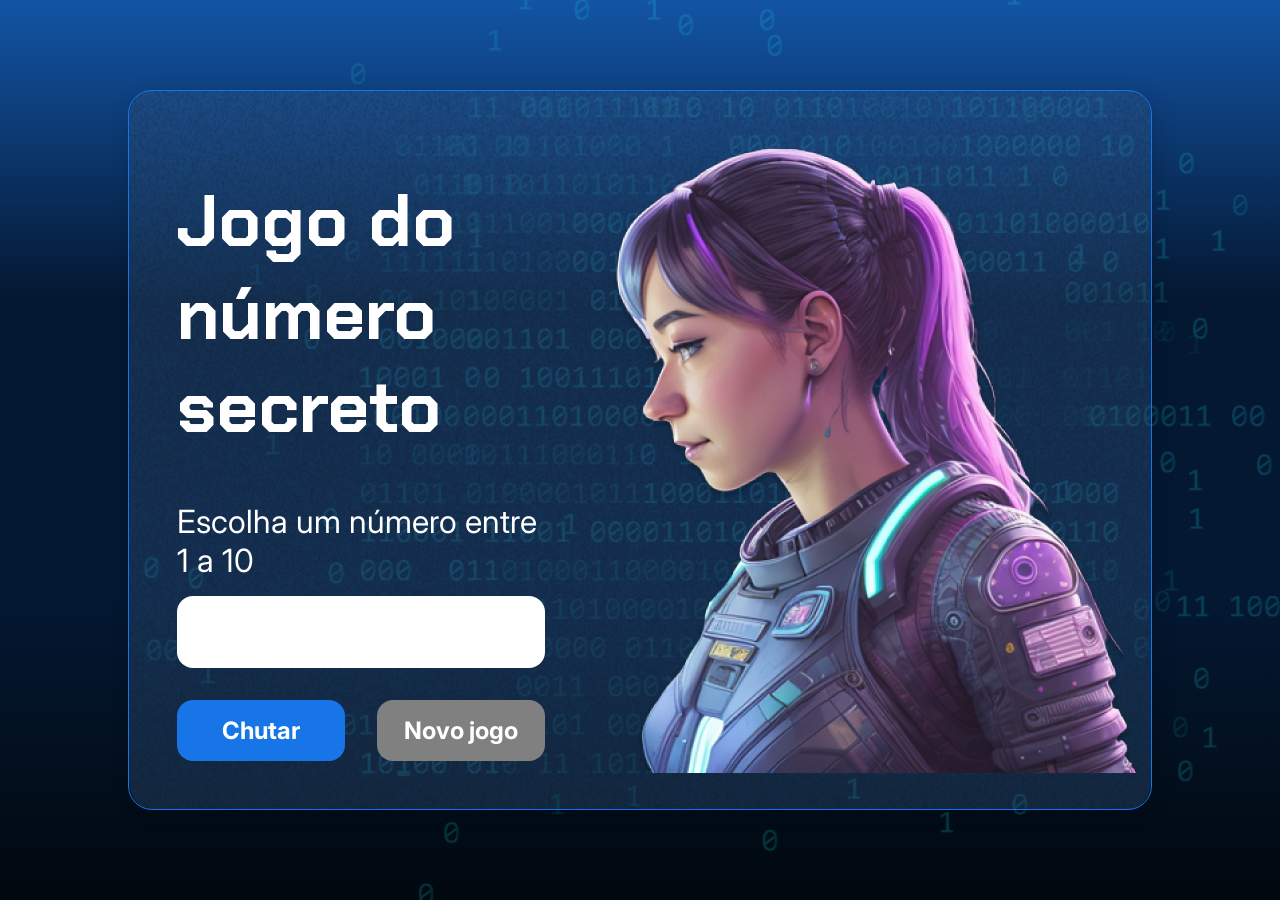
==== 3386-git-github-projeto_inicial/3386-git-github-projeto_inicial/index.html @ a2981925 "alura programação" ====
<!DOCTYPE html>
<html lang="pt-br">

<head>
    <meta charset="UTF-8">
    <meta name="viewport" content="width=device-width, initial-scale=1.0">
    <script src="https://code.responsivevoice.org/responsivevoice.js"></script>
    <link rel="preconnect" href="https://fonts.googleapis.com">
    <link rel="preconnect" href="https://fonts.gstatic.com" crossorigin>
    <link href="https://fonts.googleapis.com/css2?family=Chakra+Petch:wght@700&family=Inter:wght@400;700&display=swap"
        rel="stylesheet">
    <link rel="stylesheet" href="style.css">
    <title>JS Game</title>
</head>

<body>

    <div class="container">
        <div class="container__conteudo">
            <div class="container__informacoes">
                <div class="container__texto">
                    <h1>Adivinhe o <span class="container__texto-azul">numero secreto</span></h1>
                    <p class="texto__paragrafo">Escolha um número entre 1 a 10</p>
                </div>
                <input type="number" min="1" max="10" class="container__input">
                <div class="chute container__botoes">
                    <button onclick="verificarChute()" class="container__botao">Chutar</button>
                    <button onclick="reiniciarJogo()" id="reiniciar" class="container__botao" disabled>Novo jogo</button>
                </div>
            </div>
            <img src="./img/ia.png" alt="Uma pessoa olhando para a esquerda" class="container__imagem-pessoa" />
        </div>
    </div>




    <script src="app.js" defer></script>
</body>

</html>
---- 3386-git-github-projeto_inicial/3386-git-github-projeto_inicial/style.css ----
* {
    box-sizing: border-box;
    margin: 0;
    padding: 0;
    color: white;
}

body {
    background: linear-gradient(#1354A5 0%, #041832 33.33%, #041832 66.67%, #01080E 100%);
    height: 100vh;
    display: flex;
    align-items: center;
    justify-content: center;
}


body::before {
    background-image: url("img/code.png");
    background-repeat: no-repeat;
    background-position: right;
    content: "";
    display: block;
    position: absolute;
    width: 100%;
    height: 100%;
    opacity: 0.4;
}

.container {
    width: 80%;
    height: 80%;
    display: flex;
    align-items: center;
    justify-content: space-between;
    border-radius: 24px;
    border: 1px solid #1875E8;
    box-shadow: 4px 4px 20px 0px rgba(1, 8, 14, 0.15);
    background-image: url("img/Ruido.png");
    background-size: 100% 100%;
    position: relative;
}


.container__conteudo {
    display: flex;
    align-items: center;
    position: absolute;
    bottom: 0;
}

.container__informacoes {
    flex: 1;
    padding: 3rem;
}

.container__botao {
    border-radius: 16px;
    background: #1875E8;
    padding: 16px 24px;
    width: 100%;
    font-size: 24px;
    font-weight: 700;
    border: none;
    margin-top: 2rem;
}

.container__texto {
    margin: 16px 0 16px 0;
}

.container__texto-azul {
    color: #1875E8;
}

.container__input {
    width: 100%;
    height: 72px;
    border-radius: 16px;
    background-color: #FFF;
    border: none;
    color: #1875E8;
    padding: 2rem;
    font-size: 24px;
    font-weight: 700;
    font-family: 'Inter', sans-serif;
}

.container__botoes {
    display: flex;
    gap: 2em;
}

h1 {
    font-family: 'Chakra Petch', sans-serif;
    font-size: 72px;
    padding-bottom: 3rem;
}

p,
button {
    font-family: 'Inter', sans-serif;
}

.texto__paragrafo {
    font-size: 32px;
    font-weight: 400;
}

button:disabled {
    background-color: gray;
}

@media screen and (max-width: 1250px) {

    h1 {
        font-size: 50px;
    }

    .container__botao {
        font-size: 16px;
    }


    .texto__paragrafo {
        font-size: 24px;
    }

    .container__imagem-pessoa {
        display: none;
    }

    .container__conteudo {
        display: block;
        position: inherit;
    }

    .container__informacoes {
        padding: 1rem
    }
}
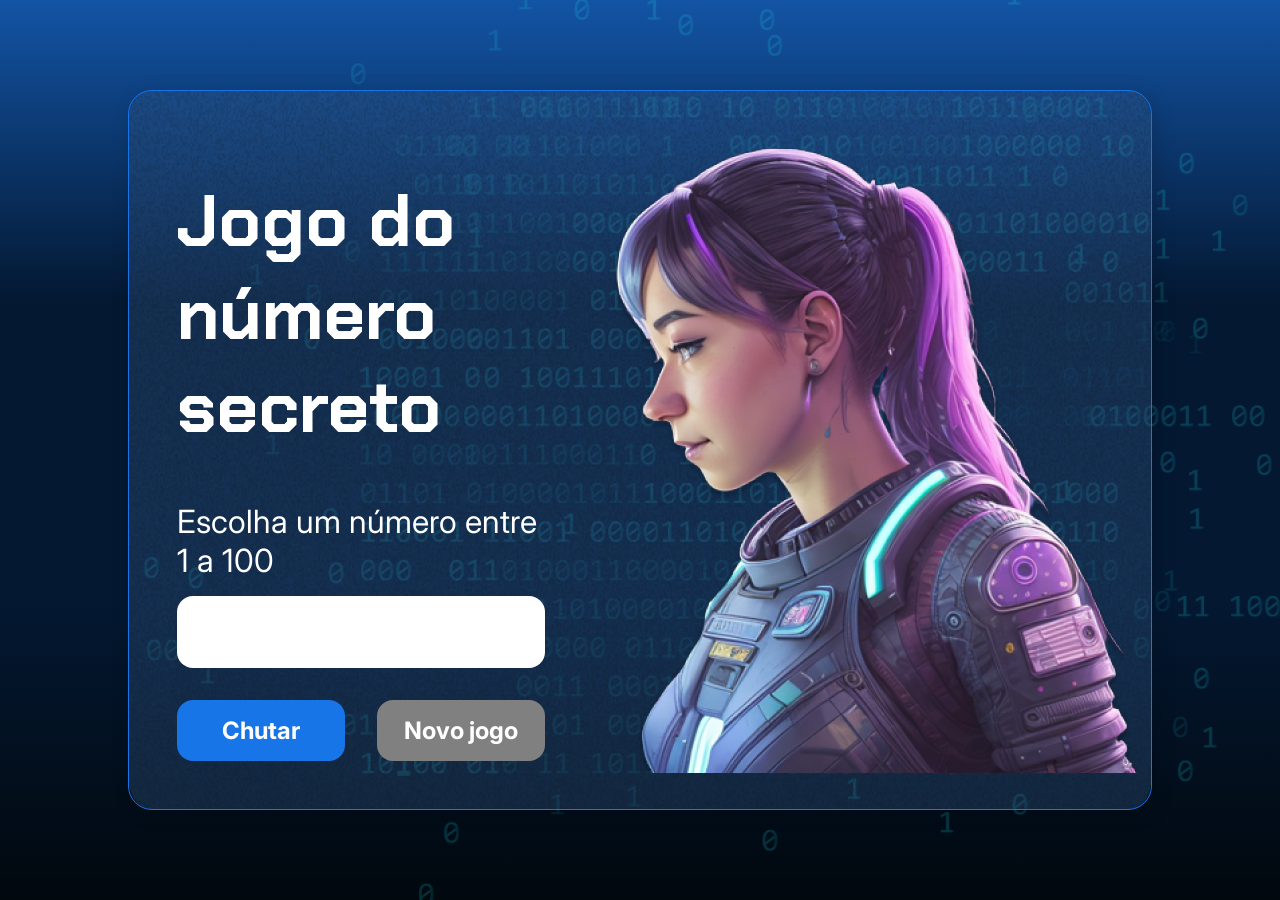
==== commit 0c8d07af: "alterando limite para 100" ====
--- a/3386-git-github-projeto_inicial/3386-git-github-projeto_inicial/index.html
+++ b/3386-git-github-projeto_inicial/3386-git-github-projeto_inicial/index.html
@@ -20,7 +20,7 @@
             <div class="container__informacoes">
                 <div class="container__texto">
                     <h1>Adivinhe o <span class="container__texto-azul">numero secreto</span></h1>
-                    <p class="texto__paragrafo">Escolha um número entre 1 a 10</p>
+                    <p class="texto__paragrafo">Escolha um número entre 1 a 100</p>
                 </div>
                 <input type="number" min="1" max="10" class="container__input">
                 <div class="chute container__botoes">
